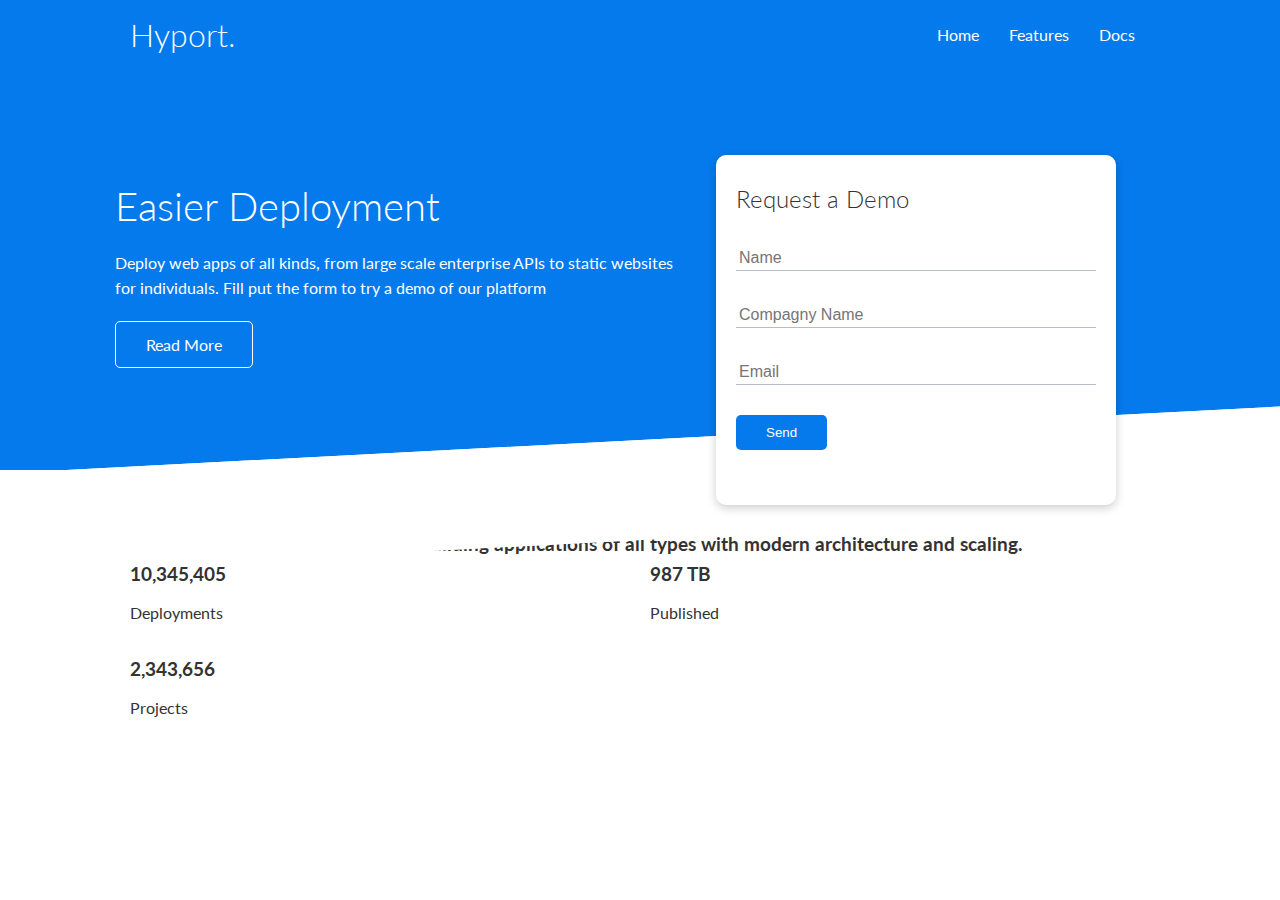
==== index.html @ cd74fe7b "Add sections and basic styles" ====
<!DOCTYPE html>
<html lang="en">
<head>
    <meta charset="UTF-8">
    <meta name="viewport" content="width=device-width, initial-scale=1.0">
    <link rel="stylesheet" href="https://cdnjs.cloudflare.com/ajax/libs/font-awesome/6.4.0/css/all.min.css" integrity="sha512-iecdLmaskl7CVkqkXNQ/ZH/XLlvWZOJyj7Yy7tcenmpD1ypASozpmT/E0iPtmFIB46ZmdtAc9eNBvH0H/ZpiBw==" crossorigin="anonymous" referrerpolicy="no-referrer" />
    <link rel="stylesheet" href="css/styles.css">
    <title>Hyport | Cloud Hosting for Everyone</title>
</head>
<body>

    <!--Navbar-->

    <div class="navbar">
        <div class="container flex">
            <h1 class="logo">Hyport.</h1>
            <nav>
                <ul>
                    <li><a href="index.html">Home</a></li>
                    <li><a href="features.html">Features</a></li>
                    <li><a href="docs.html">Docs</a></li>
                </ul>
            </nav>
        </div>
    </div>

    <!--Showcase-->

    <section class="showcase">
        <div class="container grid">
            <div class="showcase-text">
                <h1>Easier Deployment</h1>
                <p>Deploy web apps of all kinds, from large scale enterprise APIs to static websites for individuals. Fill put the form to try a demo of our platform</p>
                <a href="features.html" class="btn btn-outline">Read More</a>
            </div>

            <div class="showcase-form card">
                <h2>Request a Demo</h2>
                <form>
                    <div class="form-control">
                        <input type="text" name="name" placeholder="Name" required>
                    </div>
                    <div class="form-control">
                        <input type="text" name="company" placeholder="Compagny Name" required>
                    </div>
                    <div class="form-control">
                        <input type="text" name="email" placeholder="Email" required>
                    </div>
                    <input type="submit" value="Send" class="btn btn-primary">
                </form>
            </div>
        </div>
    </section>
    <!-- Stats -->

    <section class="stats">
        <div class="container">
            <h3 class="stats-heading text-center my-1">
                Welcome to the best platform for building applications of all types with modern architecture and scaling.
            </h3>

            <div class="grid grid-3 text-center my-4">
                <div>
                    <i class="fas fa-server fa-3x"></i>
                    <h3>10,345,405</h3>
                    <p class="text-secondary">Deployments</p>
                </div>
                <div>
                    <i class="fas fa-upload fa-3x"></i>
                    <h3>987 TB</h3>
                    <p class="text-secondary">Published</p>
                </div>
                <div>
                    <i class="fas fa-project-diagram fa-3x"></i>
                    <h3>2,343,656   </h3>
                    <p class="text-secondary">Projects</p>
                </div>
            </div>
        </div>
    </section>
</body>
</html>
---- css/styles.css ----
@import url('https://fonts.googleapis.com/css2?family=Lato:wght@300&display=swap');

/* Basic Styles */

:root {
    --primary-color: #047aed;
}
*{
    box-sizing: border-box;
    padding: 0;
    margin: 0;
}

body {
    font-family: 'Lato', sans-serif;
    color: #333;
    line-height: 1.6;
}

ul {
    list-style-type: none;

}

a {
    text-decoration: none;
    color: #333;
}

h1, h2 {
    font-weight: 300;
    line-height: 1.2;
    margin: 10px 0;
}

p {
    margin: 10px 0;
}

img {
    width: 100%;
}

/* Navbar */

.navbar {
    background-color: var(--primary-color);
    color: #fff;
    height: 70px;
}



.navbar ul {
    display: flex;
}
.navbar a {
    color: #fff;
    padding: 10px;
    margin: 0 5px;
}

.navbar a:hover {
    border-bottom: 2px #fff solid;
}
.navbar .flex {
    justify-content: space-between;
    flex-wrap: nowrap;
}

/* Showcase*/

.showcase {
    height: 400px;
    background-color: var(--primary-color);
    color: #fff;
    position: relative;
}

.showcase h1 {
    font-size: 40px;

}

.showcase p {
    margin: 20px 0;
}

.showcase .grid {
    overflow: visible;
    grid-template-columns: 55% 45%;
    gap: 30px;

}

.showcase-form {
    position: relative;
    top: 60px;
    height: 350px;
    width: 400px;
    padding: 40px;
    z-index: 100;
}

.showcase-form .form-control {
    margin: 30px 0;

}

.showcase-form input[type='text'], 
.showcase-form input[type='email'] {
    border: 0;
    border-bottom: 1px solid #b4becb;
    width: 100%;
    padding: 3px;
    font-size: 16px;
}

.showcase-form input:focus {
    outline: none;
}

.showcase::before, 
.showcase::after {
    content: '';
    position: absolute;
    height: 100px;
    bottom: -70px;
    right: 0;
    left: 0;
    background: #ffff;
    transform: skewY(-3deg);
    -webkit-transform: skewY(-3deg);
    -moz-transform: skewY(-3deg);
    -ms-transform: skewY(-3deg);

}

/* Stats */

.stats {
    padding-top: 60px;
}
/* Utilities */

.container {
    max-width: 1100px;
    margin: 0 auto;
    overflow: auto;
    padding: 0 40px;
    
}

.card {
    background-color: #fff;
    color: #333;
    border-radius: 10px;
    box-shadow: 0 3px 10px rgba(0, 0, 0, 0.2);
    padding: 20px;
    margin: 10px;
}

.btn {
    display: inline-block;
    padding: 10px 30px;
    cursor: pointer;
    background: var(--primary-color);
    color:#fff;
    border: none;
    border-radius: 5px;
}

.btn-outline {
    background-color: transparent;
    border: 1px #fff solid;

}

.btn:hover {
    transform: scale(0.96);
}
.flex {
    display: flex;
    justify-content: center;
    align-items: center;
    height: 100%;

}

.grid {
    display: grid;
    grid-template-columns: repeat(2, 1fr);
    gap: 20px;
    justify-content: center;
    align-items: center;
    height: 100%;
}
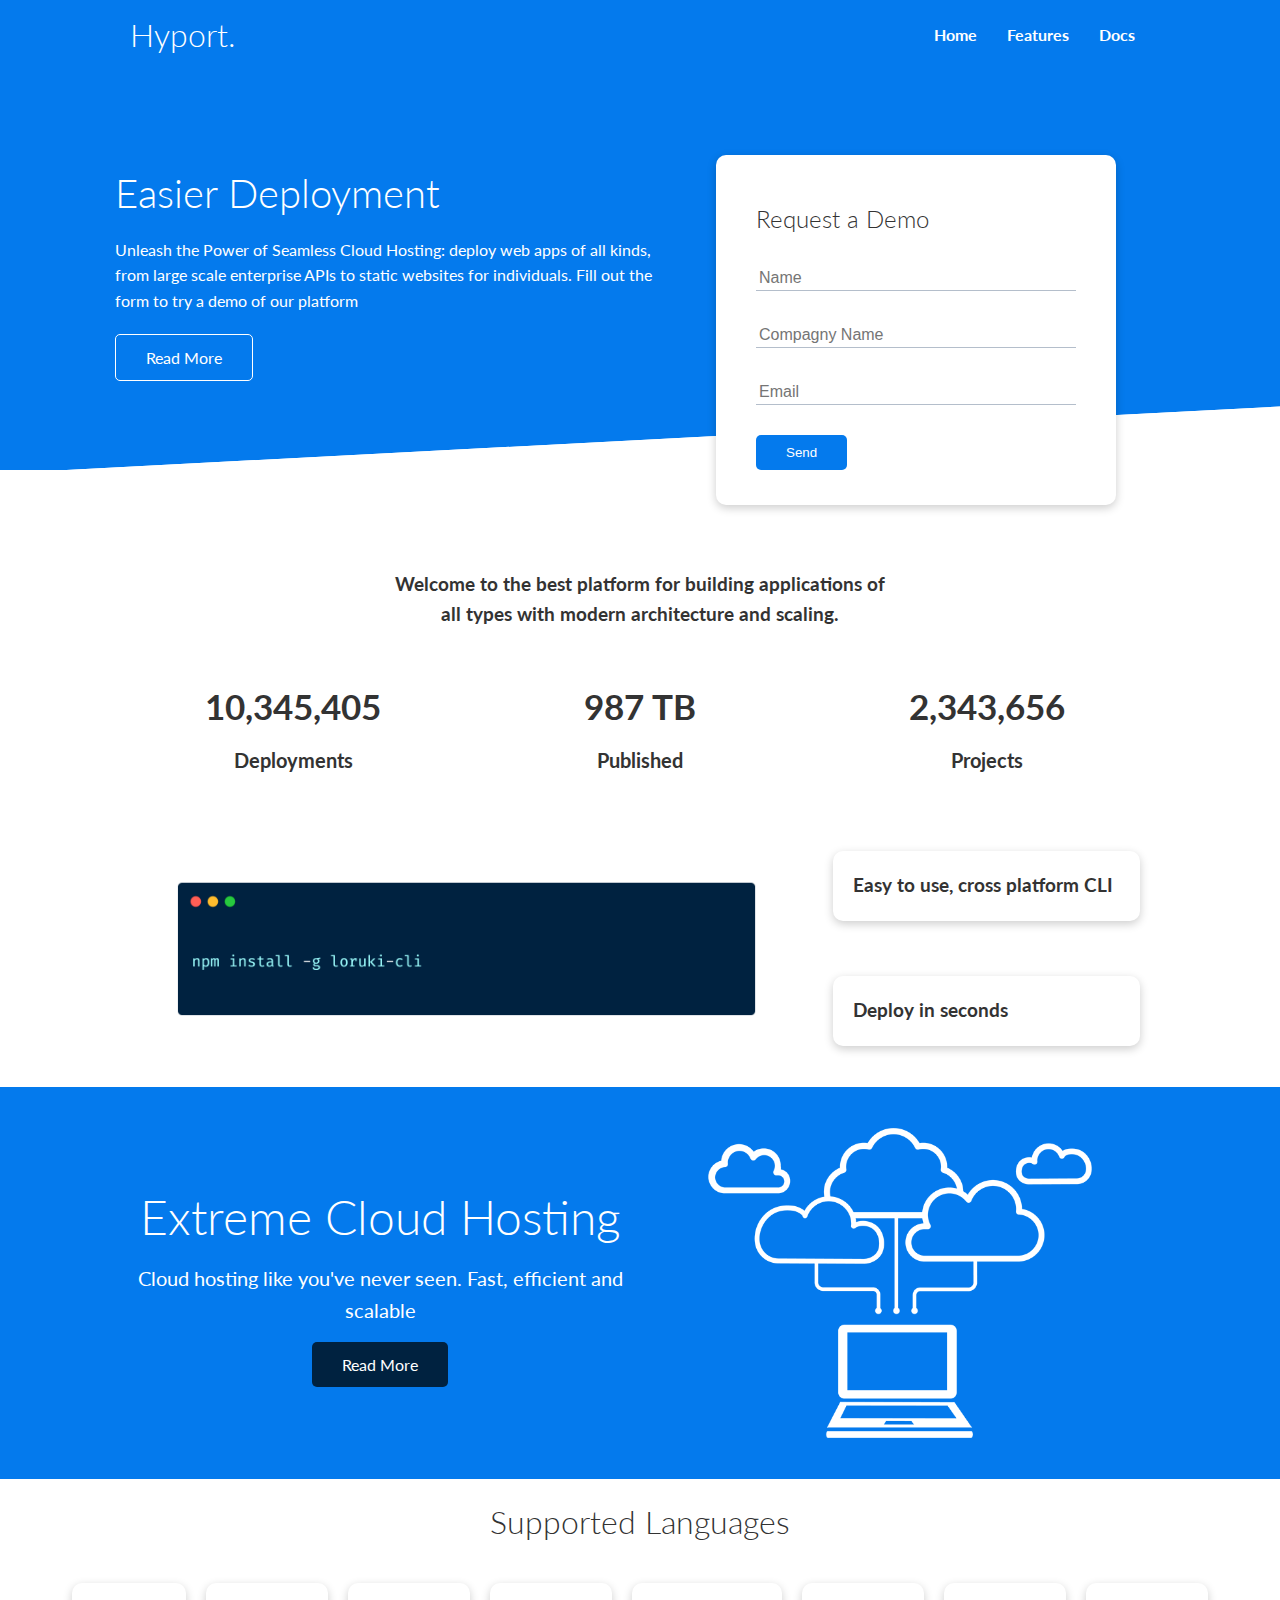
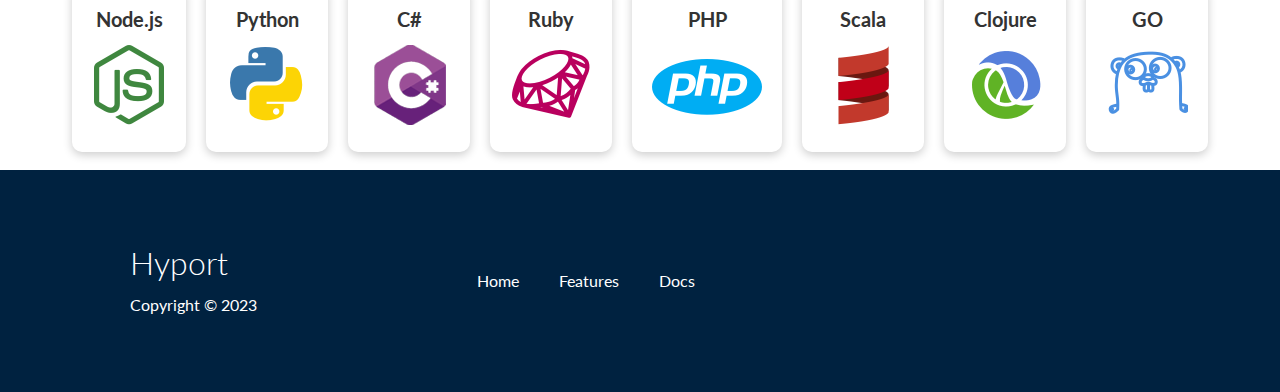
==== commit 9d7d7eda: "Add utilities styles and features page" ====
--- a/index.html
+++ b/index.html
@@ -4,6 +4,7 @@
     <meta charset="UTF-8">
     <meta name="viewport" content="width=device-width, initial-scale=1.0">
     <link rel="stylesheet" href="https://cdnjs.cloudflare.com/ajax/libs/font-awesome/6.4.0/css/all.min.css" integrity="sha512-iecdLmaskl7CVkqkXNQ/ZH/XLlvWZOJyj7Yy7tcenmpD1ypASozpmT/E0iPtmFIB46ZmdtAc9eNBvH0H/ZpiBw==" crossorigin="anonymous" referrerpolicy="no-referrer" />
+    <link rel="stylesheet" href="css/utilities.css">
     <link rel="stylesheet" href="css/styles.css">
     <title>Hyport | Cloud Hosting for Everyone</title>
 </head>
@@ -15,7 +16,7 @@
         <div class="container flex">
             <h1 class="logo">Hyport.</h1>
             <nav>
-                <ul>
+                <ul class="bld">
                     <li><a href="index.html">Home</a></li>
                     <li><a href="features.html">Features</a></li>
                     <li><a href="docs.html">Docs</a></li>
@@ -30,7 +31,7 @@
         <div class="container grid">
             <div class="showcase-text">
                 <h1>Easier Deployment</h1>
-                <p>Deploy web apps of all kinds, from large scale enterprise APIs to static websites for individuals. Fill put the form to try a demo of our platform</p>
+                <p>Unleash the Power of Seamless Cloud Hosting: deploy web apps of all kinds, from large scale enterprise APIs to static websites for individuals. Fill out the form to try a demo of our platform</p>
                 <a href="features.html" class="btn btn-outline">Read More</a>
             </div>
 
@@ -78,5 +79,96 @@
             </div>
         </div>
     </section>
+
+    <!--- CLI --->
+    <section class="cli">
+        <div class="container grid">
+            <img src="images/cli.png" alt="">
+            <div class="card">
+                <h3>Easy to use, cross platform CLI</h3>
+            </div>
+            <div class="card">
+                <h3>Deploy in seconds</h3>
+            </div>
+        </div>
+    </section>
+
+    <!-- Cloud -->
+    <section class="cloud bg-primary my-2 py-2">
+        <div class="container grid">
+            <div class="text-center">
+                <h2 class="lg">Extreme Cloud Hosting</h2>
+                <p class="lead my-1">Cloud hosting like you've never seen. Fast, efficient and scalable</p>
+                <a href="features.html" class="btn btn-dark">Read More</a>
+            </div>
+            <img src="images/cloud.png" alt="">
+        </div>
+    </section>
+
+    <!-- Languages -->
+    <section class="languages">
+        <h2 class="md text-center my-2">
+            Supported Languages
+        </h2>
+        <div class="container flex">
+            <div class="card">
+                <h4>Node.js</h4>
+                <img src="images/logos/node.png" alt="">
+            </div>
+            <div class="card">
+                <h4>Python</h4>
+                <img src="images/logos/python.png" alt="">
+            </div>
+            <div class="card">
+                <h4>C#</h4>
+                <img src="images/logos/csharp.png" alt="">
+            </div>
+            <div class="card">
+                <h4>Ruby</h4>
+                <img src="images/logos/ruby.png" alt="">
+            </div>
+            <div class="card">
+                <h4>PHP</h4>
+                <img src="images/logos/php.png" alt="">
+            </div>
+            <div class="card">
+                <h4>Scala</h4>
+                <img src="images/logos/scala.png" alt="">
+            </div>
+            <div class="card">
+                <h4>Clojure</h4>
+                <img src="images/logos/clojure.png" alt="">
+            </div>
+            <div class="card">
+                <h4>GO</h4>
+                <img src="images/logos/go.png" alt="">
+            </div>
+            
+        </div>
+    </section>
+
+    <!-- Footer -->
+    <footer class="footer bg-dark py-5">
+        <div class="container grid grid-3">
+            <div>
+                <h1>Hyport</h1>
+                <p>Copyright &copy; 2023</p>
+            </div>
+            <nav>
+                <ul>
+                    <li><a href="index.html">Home</a></li>
+                    <li><a href="features.html">Features</a></li>
+                    <li><a href="docs.html">Docs</a></li>
+                </ul>
+            </nav>
+
+            <div class="social">
+                <a href="#"><i class="fab fa-github fa-2x"></i></a>
+                <a href="#"><i class="fab fa-facebook fa-2x"></i></a>
+                <a href="#"><i class="fab fa-twitter fa-2x"></i></a>
+                <a href="#"><i class="fab fa-instag fa-2x"></i></a>
+            </div>
+        </div>
+    </footer>
 </body>
 </html>--- a/css/utilities.css
+++ b/css/utilities.css
@@ -0,0 +1,212 @@
+/* Utilities */
+
+.container {
+    max-width: 1100px;
+    margin: 0 auto;
+    overflow: auto;
+    padding: 0 40px;
+    
+}
+
+.card {
+    background-color: #fff;
+    color: #333;
+    border-radius: 10px;
+    box-shadow: 0 3px 10px rgba(0, 0, 0, 0.2);
+    padding: 20px;
+    margin: 10px;
+}
+
+.btn {
+    display: inline-block;
+    padding: 10px 30px;
+    cursor: pointer;
+    background: var(--primary-color);
+    color:#fff;
+    border: none;
+    border-radius: 5px;
+}
+
+.btn-outline {
+    background-color: transparent;
+    border: 1px #fff solid;
+
+}
+
+.btn:hover {
+    transform: scale(0.96);
+}
+
+/* Backgrounds & colored buttons */
+
+.bg-primary,
+.btn-primary {
+    background-color: var(--primary-color);
+    color: #fff;
+}
+
+.bg-secondary,
+.btn-secondary {
+    background-color: var(--secondary-color);
+    color: #fff;
+}
+
+.bg-dark,
+.btn-dark {
+    background-color: var(--dark-color);
+    color: #fff;
+}
+
+.bg-light,
+.btn-light {
+    background-color: var(--light-color);
+    color: #333;
+}
+
+.bg-primary a,
+.btn-primary a,
+.bg-secondary a,
+.btn-secondary a,
+.bg-dark a,
+.btn-dark a {
+    color: #fff;
+}
+
+/* Text sizes */
+
+.bld {
+    font-weight: bold;
+}
+
+.lead {
+    font-size: 20px;
+}
+
+.sm {
+    font-size: 1rem;
+}
+
+.md {
+    font-size: 2rem;
+}
+
+.lg {
+    font-size: 3rem;
+}
+
+.xl {
+    font-size: 4rem;
+}
+
+/* Alignment */
+
+.text-center {
+    text-align: center;
+}
+
+.flex {
+    display: flex;
+    justify-content: center;
+    align-items: center;
+    height: 100%;
+
+}
+
+
+
+.grid {
+    display: grid;
+    grid-template-columns: repeat(2, 1fr);
+    gap: 20px;
+    justify-content: center;
+    align-items: center;
+    height: 100%;
+}
+
+.grid-3 {
+    grid-template-columns: repeat(3, 1fr);
+}
+
+/* Margin */
+
+.my-1 {
+    margin: 1rem 0;
+}
+
+.my-2 {
+    margin: 1.5rem 0;
+}
+
+.my-3 {
+    margin: 2rem 0;
+}
+
+.my-4 {
+    margin: 3rem 0;
+}
+
+.my-5 {
+    margin: 4rem 0;
+}
+
+.m-1 {
+    margin: 1rem ;
+}
+
+.m-2 {
+    margin: 1.5rem ;
+}
+
+.m-3 {
+    margin: 2rem ;
+}
+
+.m-4 {
+    margin: 3rem ;
+}
+
+.m-5 {
+    margin: 4rem;
+}
+
+/* Padding */
+
+.py-1 {
+    padding: 1rem 0;
+}
+
+.py-2 {
+    padding: 1.5rem 0;
+}
+
+.py-3 {
+    padding: 2rem 0;
+}
+
+.py-4 {
+    padding: 3rem 0;
+}
+
+.py-5 {
+    padding: 4rem 0;
+}
+
+.p-1 {
+    padding: 1rem;
+}
+
+.p-2 {
+    padding: 1.5rem;
+}
+
+.p-3 {
+    padding: 2rem;
+}
+
+.p-4 {
+    padding: 3rem;
+}
+
+.p-5 {
+    padding: 4rem;
+}--- a/css/styles.css
+++ b/css/styles.css
@@ -5,6 +5,9 @@
 
 :root {
     --primary-color: #047aed;
+    --secondary-color: #1c3fa8;
+    --dark-color: #002240;
+    --light-color: #f4f4f4;
 }
 *{
     box-sizing: border-box;
@@ -129,7 +132,7 @@
     bottom: -70px;
     right: 0;
     left: 0;
-    background: #ffff;
+    background: white;
     transform: skewY(-3deg);
     -webkit-transform: skewY(-3deg);
     -moz-transform: skewY(-3deg);
@@ -140,59 +143,154 @@
 /* Stats */
 
 .stats {
-    padding-top: 60px;
-}
-/* Utilities */
-
-.container {
-    max-width: 1100px;
-    margin: 0 auto;
-    overflow: auto;
-    padding: 0 40px;
+    padding-top: 100px;
+}
+
+.stats-heading {
+    max-width: 500px;
+    margin: auto;
+}
+
+.stats .grid h3 {
+    font-size: 35px;
+}
+
+.stats .grid p {
+    font-size: 20px;
+    font-weight: bold;
+}
+
+/* CLI */
+
+.cli .grid {
+    grid-template-columns: repeat(3, 1fr);
+    grid-template-rows: repeat(2, 1fr);
+
+}
+
+.cli .grid > *:first-child {
+    grid-column: 1 / span 2;
+    grid-row: 1 / span 2;
+}
+
+/* Cloud */
+
+.cloud .grid {
+
+}
+
+/* Languages */ 
+
+.languages .flex {
+    flex-wrap: wrap;
+}
+
+.languages .container {
+    max-width: 1400px;
+}
+
+.languages .card {
+    text-align: center;
+    margin: 18px 10px;
+    transition: transform 0.2s ease-in;
+}
+
+.languages .card h4 {
+    font-size: 20px;
+    margin-bottom: 10px;
+}
+
+.languages .card:hover {
+    transform: translateY(-15px);
+}
+
+/* Features */
+
+.features-head img {
+    width: 200px;
+    justify-self: flex-end;
+}
+
+.features-sub-head img {
+    width: 300px;
+    justify-self: flex-end;
+}
+
+
+
+/* Footer */
+
+.footer .social a {
+    margin: 0 10px;
+}
+
+.footer .social i {
+    transition: transform 0.2s ease-in;
     
 }
 
-.card {
-    background-color: #fff;
-    color: #333;
-    border-radius: 10px;
-    box-shadow: 0 3px 10px rgba(0, 0, 0, 0.2);
-    padding: 20px;
-    margin: 10px;
-}
-
-.btn {
-    display: inline-block;
-    padding: 10px 30px;
-    cursor: pointer;
-    background: var(--primary-color);
-    color:#fff;
-    border: none;
-    border-radius: 5px;
-}
-
-.btn-outline {
-    background-color: transparent;
-    border: 1px #fff solid;
-
-}
-
-.btn:hover {
-    transform: scale(0.96);
-}
-.flex {
+.footer .social i:hover {
+    transform: translateY(-5px);
+}
+
+.footer ul {
     display: flex;
-    justify-content: center;
+    justify-content: flex-start;
     align-items: center;
+    gap: 40px;
     height: 100%;
-
-}
-
-.grid {
-    display: grid;
-    grid-template-columns: repeat(2, 1fr);
-    gap: 20px;
-    justify-content: center;
-    align-items: center;
-    height: 100%;
-}+}
+
+.footer li:hover {
+    border-bottom: 2px #fff solid;
+}
+
+
+
+
+/* Tablets and under */
+
+@media (max-width: 768px) {
+    .grid,
+    .showcase .grid,
+    .stats .grid,
+    .cli .grid,
+    .cloud .grid {
+        grid-template-columns: 1fr;
+        grid-template-rows: 1fr;
+    }
+
+    .showcase {
+        height: auto;
+    }
+
+    .showcase-text {
+        text-align: center;
+        margin-top: 40px;
+    }
+
+    .showcase-form {
+        justify-self: center;
+        margin: auto;
+    }
+
+    .cli .grid > *:first-child {
+        grid-column: 1;
+        grid-row: 1;
+    }
+}
+
+/* Mobile */
+@media (max-width: 500px) {
+    .navbar {
+        height: 100px;
+    }
+
+    .navbar .flex {
+        flex-direction: column;
+    }
+
+    .navbar ul {
+
+    }
+}
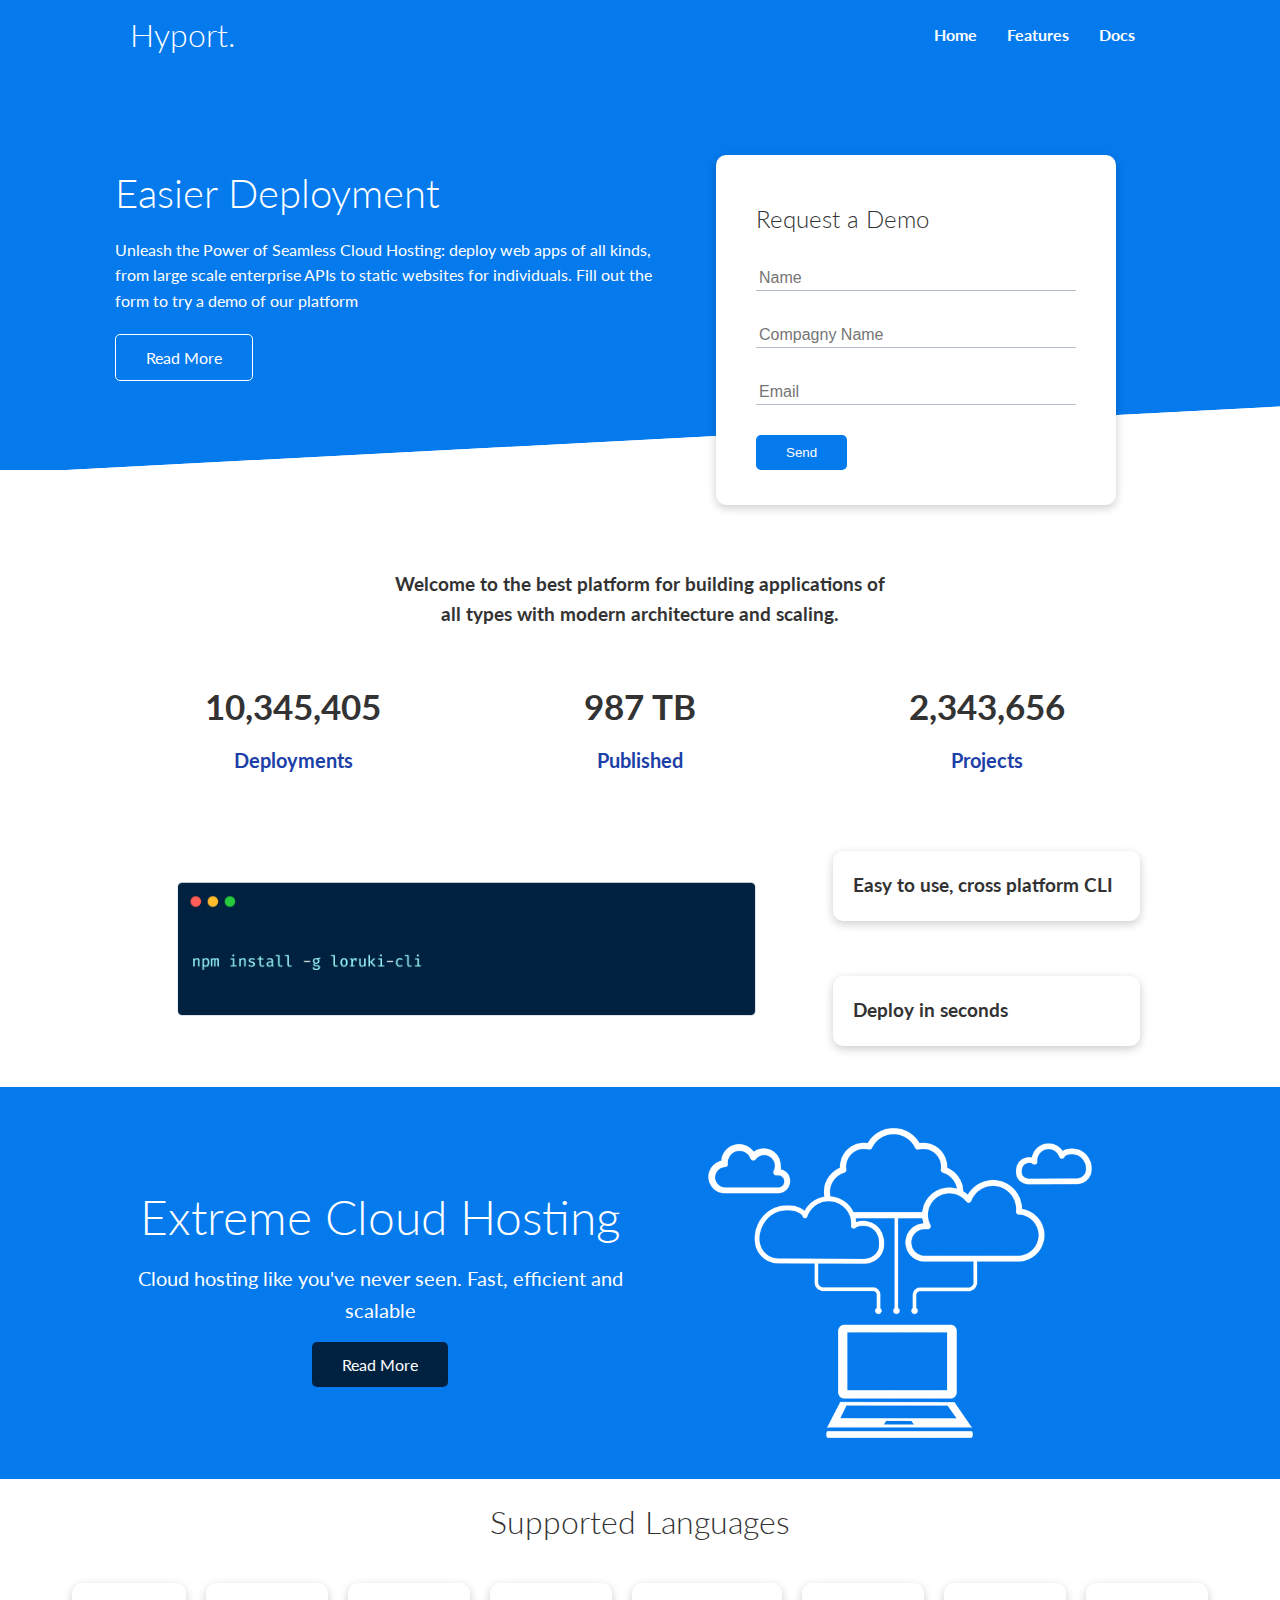
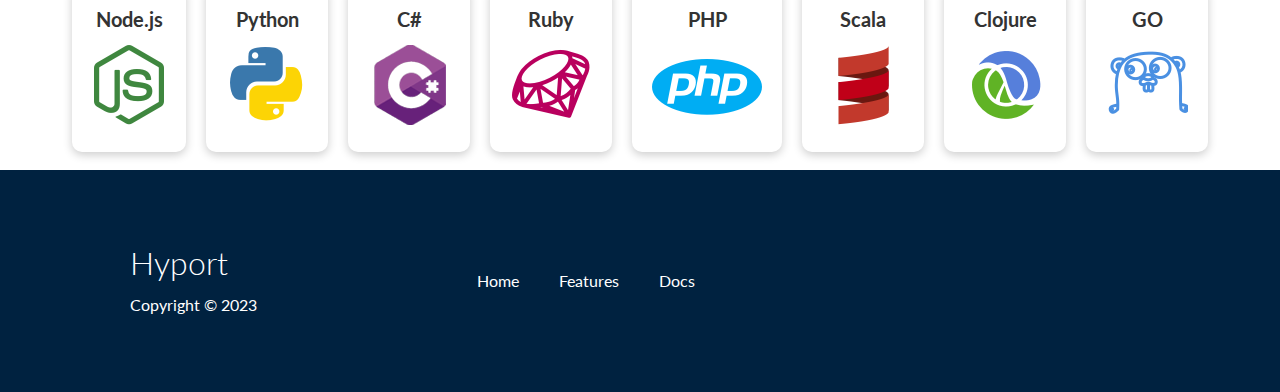
==== commit 43b392f3: "Color footer social icons" ====
--- a/index.html
+++ b/index.html
@@ -166,7 +166,7 @@
                 <a href="#"><i class="fab fa-github fa-2x"></i></a>
                 <a href="#"><i class="fab fa-facebook fa-2x"></i></a>
                 <a href="#"><i class="fab fa-twitter fa-2x"></i></a>
-                <a href="#"><i class="fab fa-instag fa-2x"></i></a>
+                <a href="#"><i class="fab fa-instagram fa-2x"></i></a>
             </div>
         </div>
     </footer>
--- a/css/utilities.css
+++ b/css/utilities.css
@@ -72,6 +72,28 @@
     color: #fff;
 }
 
+/* Text colors */
+
+.text-primary {
+    color: var(--primary-color);
+    
+}
+
+.text-secondary {
+    color: var(--secondary-color);
+    
+}
+
+.text-dark {
+    color: var(--dark-color);
+    
+}
+
+.text-light {
+    color: var(--light-color);
+    
+}
+
 /* Text sizes */
 
 .bld {
@@ -97,6 +119,30 @@
 .xl {
     font-size: 4rem;
 }
+
+/* Alert */
+
+.alert {
+    background-color: var(--light-color);
+    padding: 10px 20px;
+    font-weight: bold;
+    margin: 15px 0;
+}
+
+.alert i {
+    margin-right: 10px;
+}
+
+.alert-success {
+    background-color: var(--success-color);
+    color: #fff;
+}
+
+.alert-error {
+    background-color: var(--error-color);
+    color: #fff;
+}
+
 
 /* Alignment */
 
--- a/css/styles.css
+++ b/css/styles.css
@@ -8,6 +8,8 @@
     --secondary-color: #1c3fa8;
     --dark-color: #002240;
     --light-color: #f4f4f4;
+    --success-color: #5cb85c;
+    --error-color: #d9534f;
 }
 *{
     box-sizing: border-box;
@@ -43,6 +45,13 @@
 
 img {
     width: 100%;
+}
+
+code,
+pre {
+    background: #333;
+    color: #fff;
+    padding: 10px;
 }
 
 /* Navbar */
@@ -173,11 +182,6 @@
     grid-row: 1 / span 2;
 }
 
-/* Cloud */
-
-.cloud .grid {
-
-}
 
 /* Languages */ 
 
@@ -216,6 +220,44 @@
     justify-self: flex-end;
 }
 
+.features-main .card > i {
+    margin-right: 20px;
+}
+
+.features-main .grid {
+    padding: 30px;
+}
+
+.features-main .grid > *:last-child {
+    grid-column: 1 / span 3;
+}
+
+.features-main .grid > *:nth-child(4) {
+    grid-column: 1 / span 2;
+}
+
+/* Docs */
+
+.docs-main h3 {
+    margin: 20px 0;
+}
+
+.docs-main .grid {
+    grid-template-columns: 1fr 2fr;
+    align-items: flex-start;
+}
+
+.docs-main nav li {
+    font-size: 17px;
+    padding-bottom: 5px;
+    margin-bottom: 5px;
+    border-bottom: 1px #ccc solid;
+}
+
+.docs-main a:hover {
+    font-weight: bold;
+}
+
 
 
 /* Footer */
@@ -232,6 +274,23 @@
 .footer .social i:hover {
     transform: translateY(-5px);
 }
+.footer .social i.fa-twitter:hover {
+    color:#00adee;
+}
+.footer .social i.fa-facebook:hover {
+    color: #385998;
+}
+.footer .social i.fa-instagram:hover {
+    color: transparent;
+    background: radial-gradient(circle at 30% 107%, #fdf497 0%, #fdf497 5%, #fd5949 45%, #d6249f 60%, #285AEB 90%);
+    background: -webkit-radial-gradient(circle at 30% 107%, #fdf497 0%, #fdf497 5%, #fd5949 45%, #d6249f 60%, #285AEB 90%);
+    background-clip: text;
+    -webkit-background-clip: text;
+}
+.footer .social i.fa-github:hover {
+    color: #999898;
+}
+
 
 .footer ul {
     display: flex;
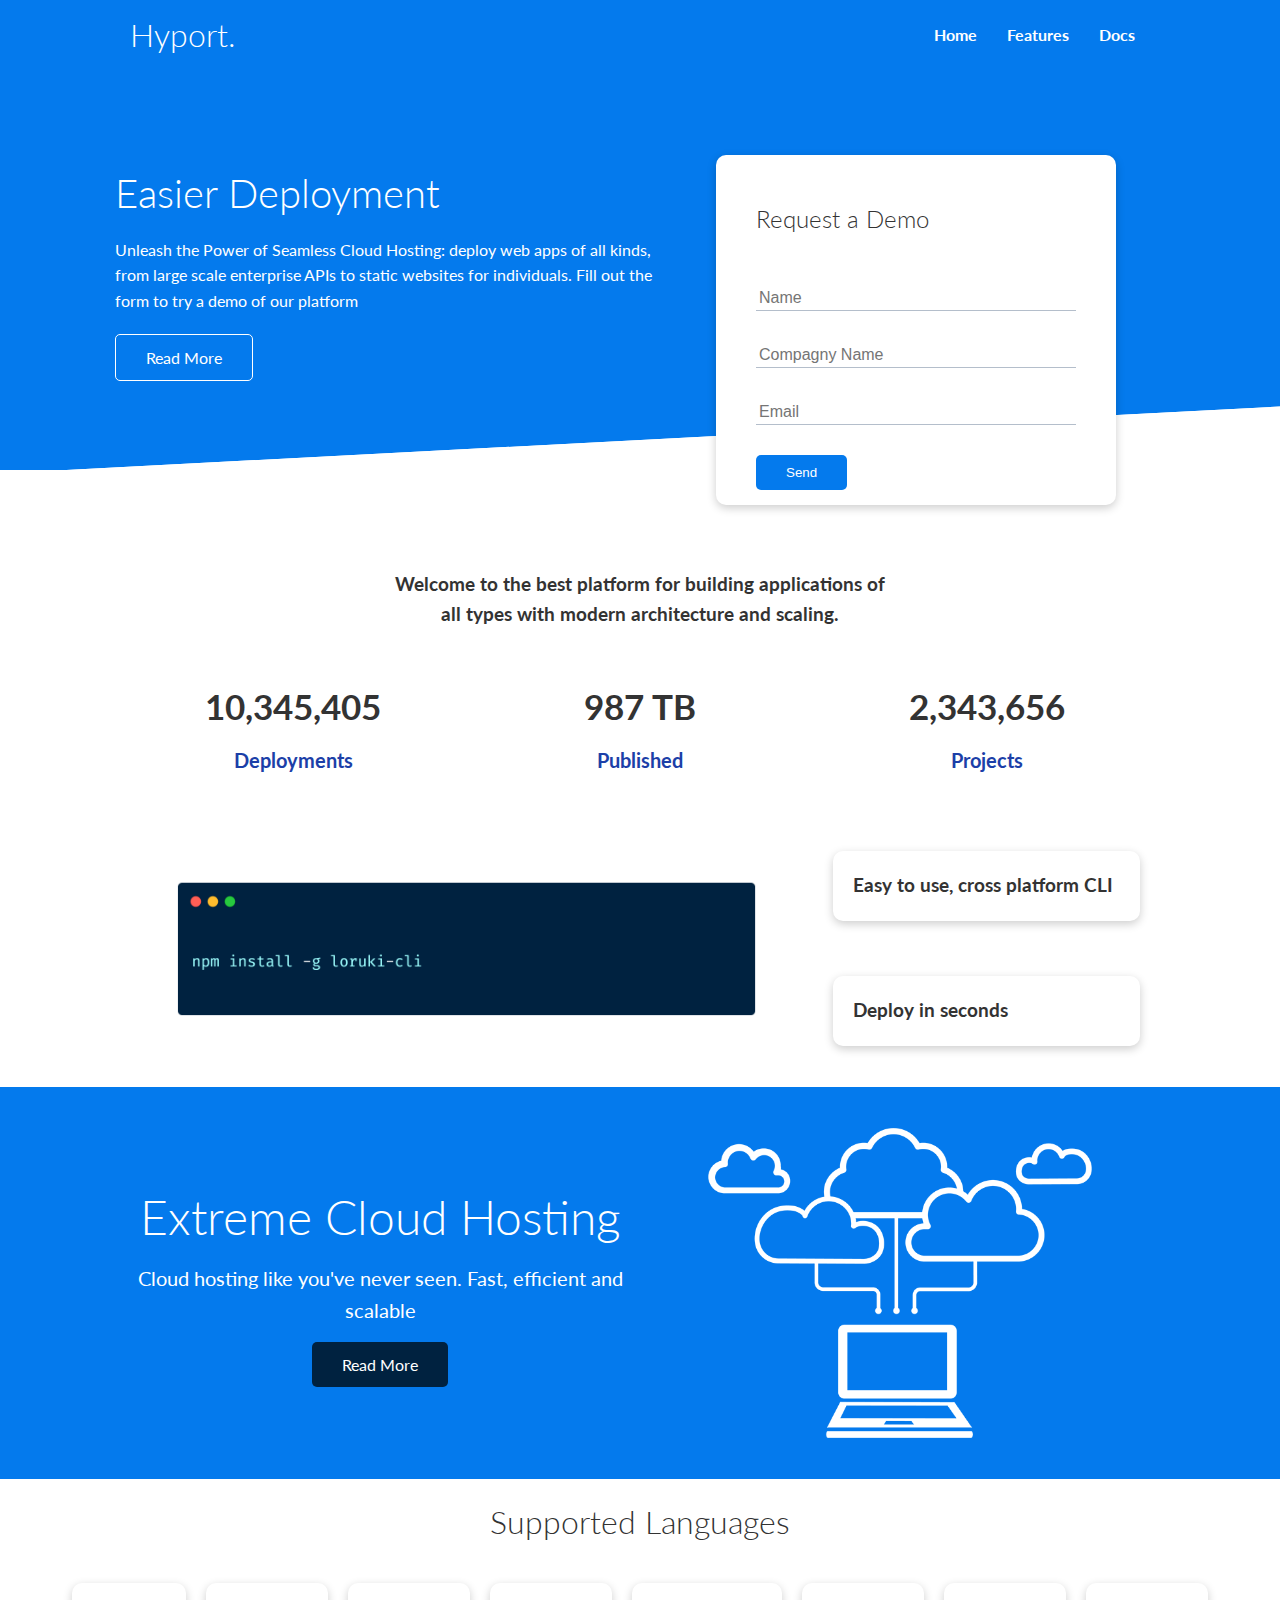
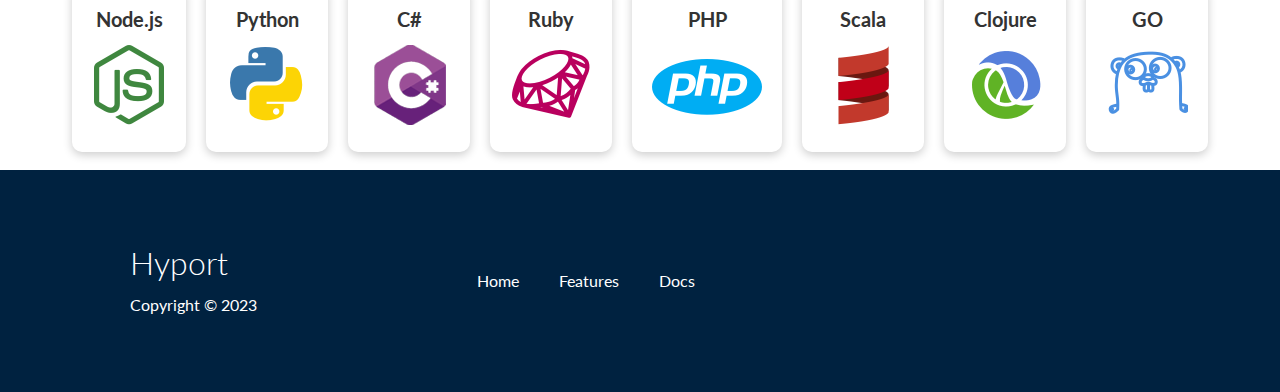
==== commit 195933ef: "Add form functionality" ====
--- a/index.html
+++ b/index.html
@@ -37,7 +37,13 @@
 
             <div class="showcase-form card">
                 <h2>Request a Demo</h2>
-                <form>
+                <form name="contact" method="POST" netlify-honeypot="bot-field" data-netlify="true">
+                    <input type="hidden" name="form-name" value="name_of_my_form" />
+                    <p class="hidden">
+                        <label>
+                            Don’t fill this out if you’re human: <input name="bot-field" />
+                        </label>
+                    </p>
                     <div class="form-control">
                         <input type="text" name="name" placeholder="Name" required>
                     </div>
--- a/css/styles.css
+++ b/css/styles.css
@@ -81,6 +81,10 @@
     flex-wrap: nowrap;
 }
 
+.hidden {
+    visibility: hidden;
+    height: 0px;
+}
 /* Showcase*/
 
 .showcase {
@@ -104,6 +108,10 @@
     grid-template-columns: 55% 45%;
     gap: 30px;
 
+}
+
+.showcase-text {
+    animation: slideInFromLeft 1s ease-in;
 }
 
 .showcase-form {
@@ -113,6 +121,7 @@
     width: 400px;
     padding: 40px;
     z-index: 100;
+    animation: slideInFromRight 1s ease-in;
 }
 
 .showcase-form .form-control {
@@ -268,7 +277,7 @@
 
 .footer .social i {
     transition: transform 0.2s ease-in;
-    
+    color: #b2afaf;
 }
 
 .footer .social i:hover {
@@ -279,6 +288,10 @@
 }
 .footer .social i.fa-facebook:hover {
     color: #385998;
+    background-image: linear-gradient( to bottom, transparent 20%, white 20%, white 93%, transparent 93% );
+    background-size: 45%;
+    background-position: center;
+    background-repeat: no-repeat;
 }
 .footer .social i.fa-instagram:hover {
     color: transparent;
@@ -288,7 +301,7 @@
     -webkit-background-clip: text;
 }
 .footer .social i.fa-github:hover {
-    color: #999898;
+    color: #ffffff;
 }
 
 
@@ -305,7 +318,47 @@
 }
 
 
-
+/* Animation */
+
+@keyframes slideInFromLeft {
+    0% {
+        transform: translateX(-100%);
+    }
+
+    100% {
+        transform: translateX(0);
+    }
+}
+
+@keyframes slideInFromTop {
+    0% {
+        transform: translateY(-100%);
+    }
+
+    100% {
+        transform: translateY(0);
+    }
+}
+
+@keyframes slideInFromRight {
+    0% {
+        transform: translateX(100%);
+    }
+
+    100% {
+        transform: translateX(0);
+    }
+}
+
+@keyframes slideInFromBottom {
+    0% {
+        transform: translateY(100%);
+    }
+
+    100% {
+        transform: translateY(0);
+    }
+}
 
 /* Tablets and under */
 
@@ -314,7 +367,9 @@
     .showcase .grid,
     .stats .grid,
     .cli .grid,
-    .cloud .grid {
+    .cloud .grid,
+    .features-main .grid,
+     .docs-main .grid {
         grid-template-columns: 1fr;
         grid-template-rows: 1fr;
     }
@@ -326,16 +381,34 @@
     .showcase-text {
         text-align: center;
         margin-top: 40px;
+        animation: slideInFromTop 1s ease-in;
     }
 
     .showcase-form {
         justify-self: center;
         margin: auto;
+        animation: slideInFromBottom 1s ease-in;
     }
 
     .cli .grid > *:first-child {
         grid-column: 1;
         grid-row: 1;
+    }
+
+    .features-head,
+    .features-sub-head,
+    .docs-head {
+        text-align: center;
+    }
+    .features-head img,
+    .features-sub-head img,
+    .docs-head img {
+        justify-self: center;
+    }
+
+    .features-main .grid > *:last-child,
+    .features-main .grid > *:nth-child(4) {
+        grid-column: 1;
     }
 }
 
@@ -350,6 +423,11 @@
     }
 
     .navbar ul {
-
-    }
-}
+       padding: 10px;
+        background-color: rgb(0, 0, 0, 0.1);
+    }
+
+    .showcase-form {
+        width: 300px;
+    }
+}
